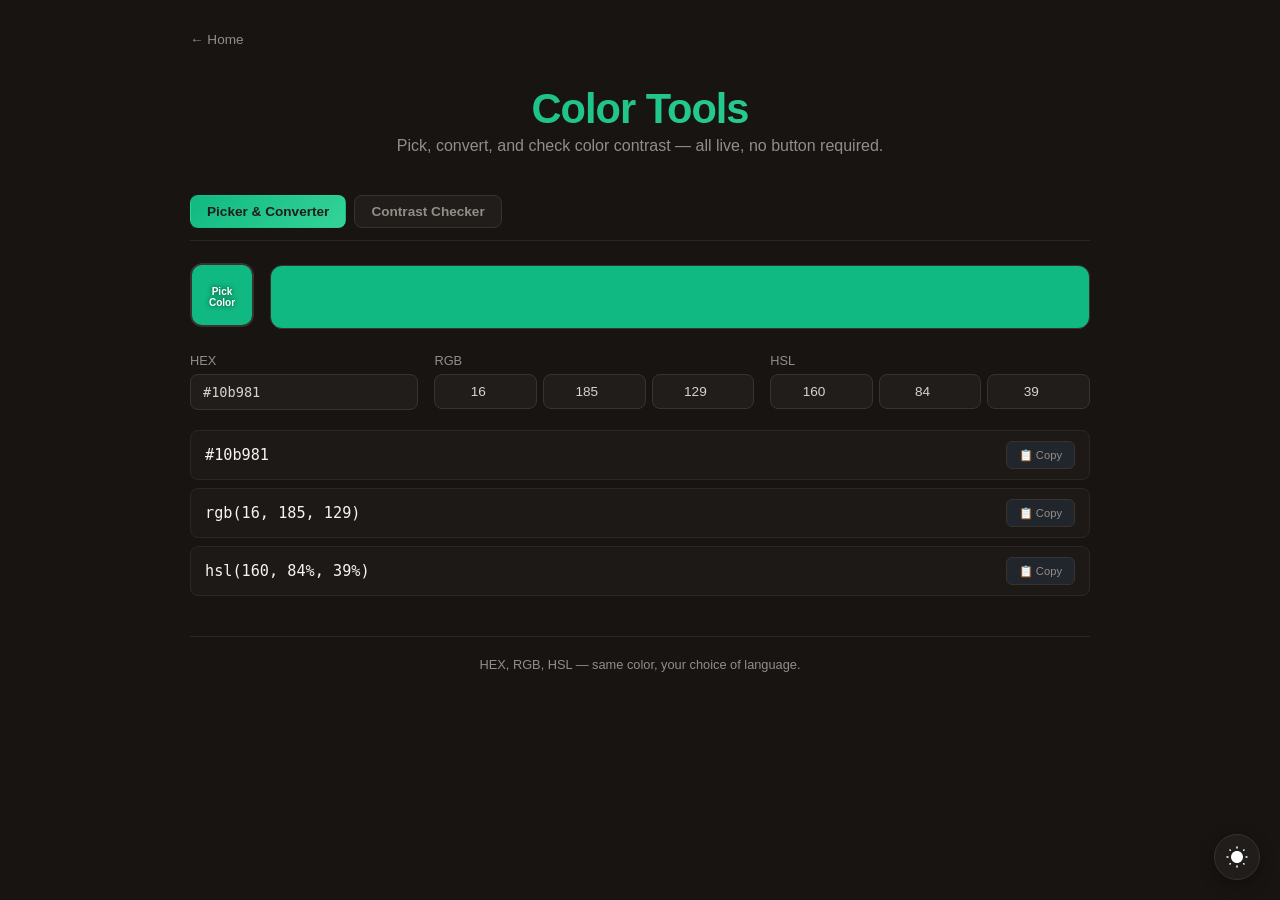
==== colors/index.html @ 34f98c82 "Dev tools, done simply." ====
<!DOCTYPE html>
<html lang="en">

<head>
    <script>(function () { try { if (localStorage.getItem('devtools-theme') === 'light') { document.documentElement.setAttribute('data-theme', 'light'); } } catch (e) { } })();</script>

    <meta charset="UTF-8" />
    <meta name="viewport" content="width=device-width, initial-scale=1.0" />
    <title>Color Tools — Dev Tools</title>
    <link rel="stylesheet" href="../style.css" />
    <link rel="stylesheet" href="color-tools.css" />
</head>

<body>
    <div class="container container-wide">

        <a class="back-link" href="../">← Home</a>

        <header class="header">
            <h1>Color Tools</h1>
            <p class="subtitle">Pick, convert, and check color contrast — all live, no button required.</p>
        </header>

        <div class="tabs" id="tabs">
            <button class="tab-btn active" data-tab="picker">Picker &amp; Converter</button>
            <button class="tab-btn" data-tab="contrast">Contrast Checker</button>
        </div>

        <!-- PICKER & CONVERTER -->
        <section class="tab-panel active" id="panel-picker">
            <div class="color-live-row">
                <div style="position: relative; display: inline-block;">
                    <input type="color" id="colorNative" class="color-native" value="#10b981"
                        >
                    <span class="color-picker-label">
                        Pick Color
                    </span>
                </div>
                <div class="color-preview-box" id="colorPreviewBox"></div>
            </div>

            <div class="color-fields-grid">
                <div class="color-field">
                    <label class="field-label" for="hexInput">HEX</label>
                    <input type="text" id="hexInput" class="io-input color-input-full" value="#10b981" maxlength="7" />
                </div>

                <div class="color-field">
                    <label class="field-label">RGB</label>
                    <div class="rgb-inputs">
                        <input type="number" id="rInput" class="io-input" min="0" max="255" value="16" />
                        <input type="number" id="gInput" class="io-input" min="0" max="255" value="185" />
                        <input type="number" id="bInput" class="io-input" min="0" max="255" value="129" />
                    </div>
                </div>

                <div class="color-field">
                    <label class="field-label">HSL</label>
                    <div class="rgb-inputs">
                        <input type="number" id="hInput" class="io-input" min="0" max="360" value="160" />
                        <input type="number" id="sInput" class="io-input" min="0" max="100" value="84" />
                        <input type="number" id="lInput" class="io-input" min="0" max="100" value="39" />
                    </div>
                </div>
            </div>

            <div class="color-strings">
                <div class="color-string-row">
                    <code id="hexString">#10b981</code>
                    <button class="btn-copy color-copy-btn" data-copy-code="hexString">📋 Copy</button>
                </div>
                <div class="color-string-row">
                    <code id="rgbString">rgb(16, 185, 129)</code>
                    <button class="btn-copy color-copy-btn" data-copy-code="rgbString">📋 Copy</button>
                </div>
                <div class="color-string-row">
                    <code id="hslString">hsl(160, 84%, 39%)</code>
                    <button class="btn-copy color-copy-btn" data-copy-code="hslString">📋 Copy</button>
                </div>
            </div>
        </section>

        <!-- CONTRAST CHECKER -->
        <section class="tab-panel" id="panel-contrast">
            <div class="contrast-grid">
                <div class="contrast-col">
                    <label class="field-label">Foreground (text)</label>
                    <div class="color-live-row-sm">
                        <input type="color" id="fgNative" value="#f5f4f2" />
                        <input type="text" id="fgHex" class="io-input color-input-full" value="#f5f4f2" maxlength="7" />
                    </div>
                </div>

                <div class="contrast-col">
                    <label class="field-label">Background</label>
                    <div class="color-live-row-sm">
                        <input type="color" id="bgNative" value="#171412" />
                        <input type="text" id="bgHex" class="io-input color-input-full" value="#171412" maxlength="7" />
                    </div>
                </div>
            </div>

            <div class="contrast-preview" id="contrastPreview">
                <span id="contrastSampleText">The quick brown fox jumps over the lazy dog — 0123456789</span>
            </div>

            <div class="contrast-result" id="contrastResult"></div>
        </section>

        <footer class="footer">
            <p>HEX, RGB, HSL — same color, your choice of language.</p>
        </footer>

    </div>

    <div id="toast" class="toast"></div>

    <script src="color-tools.js"></script>
</body>

<script src="../theme-toggle.js"></script>

</html>
---- style.css ----
/* =========================================================
   Dev Tools — shared stylesheet
   Used by: index.html, scripts.html, json-formatter.html, json-viewer.html
   ========================================================= */

:root {
    --bg: #171412;
    --bg-soft: #211d1a;
    --bg-inset: #1c1917;
    --border: #39332e;
    --border-soft: #2b2724;
    --text: #d6d3d1;
    --text-bright: #f5f4f2;
    --text-muted: #948d87;

    --blue: #10b981;
    --orange: #e8683a;
    --green: #34d399;
    --purple: #a78bfa;
    --red: #f87171;
}

:root[data-theme="light"] {
    --bg: #ffffff;
    --bg-soft: #ffffff;
    --bg-inset: #f7f5f1;
    --border: #e9e6e0;
    --border-soft: #f0ede8;
    --text: #44403c;
    --text-bright: #1c1917;
    --text-muted: #78716c;

    --blue: #047857;
    --orange: #c2410c;
    --green: #065f46;
    --purple: #9810fa;
    --red: #ef4444;
}

:root[data-theme="light"] .header h1 {
    background: linear-gradient(135deg, var(--blue), #065f46);
    -webkit-background-clip: text;
    background-clip: text;
}

:root[data-theme="light"] .toast {
    box-shadow: 0 8px 32px rgba(28, 25, 23, 0.15);
}

* {
    margin: 0;
    padding: 0;
    box-sizing: border-box;
}

body {
    font-family: -apple-system, BlinkMacSystemFont, 'Segoe UI', Roboto, Oxygen, Ubuntu, sans-serif;
    background: var(--bg);
    color: var(--text);
    min-height: 100vh;
    display: flex;
    justify-content: center;
    padding: 30px 20px;
}

.container {
    max-width: 80%;
    width: 100%;
}

a { color: inherit; text-decoration: none; }

/* ----- HEADER ----- */
.header {
    text-align: center;
    margin-bottom: 20px;
    padding: 20px 0;
    position: relative;
}

.header h1 {
    font-size: 2.6rem;
    font-weight: 800;
    background: linear-gradient(135deg, var(--blue), #34d399);
    -webkit-background-clip: text;
    -webkit-text-fill-color: transparent;
    background-clip: text;
    letter-spacing: -1px;
    margin-bottom: 4px;
}

.header .subtitle {
    color: var(--text-muted);
    font-size: 1rem;
}

.header .stats {
    margin-top: 14px;
    display: flex;
    justify-content: center;
    gap: 28px;
    flex-wrap: wrap;
}

.header .stats span { color: var(--text-muted); font-size: 0.85rem; }
.header .stats .num { color: var(--text-bright); font-weight: 600; }

.back-link {
    display: inline-flex;
    align-items: center;
    gap: 6px;
    color: var(--text-muted);
    font-size: 0.85rem;
    margin-bottom: 18px;
    transition: color 0.2s;
}

.back-link:hover { color: var(--blue); }

/* ----- BUTTONS ----- */
.btn {
    display: inline-flex;
    align-items: center;
    justify-content: center;
    gap: 6px;
    padding: 9px 18px;
    border-radius: 8px;
    font-size: 0.85rem;
    font-weight: 600;
    border: 1px solid var(--border);
    cursor: pointer;
    background: var(--bg-soft);
    color: var(--text);
    transition: background 0.2s, border-color 0.2s, transform 0.1s;
}

.btn:hover { border-color: var(--blue); background: #1c2330; }
.btn:active { transform: scale(0.97); }

.btn-primary {
    background: linear-gradient(135deg, var(--blue), #34d399);
    border-color: transparent;
    color: #fff;
}

.btn-primary:hover { filter: brightness(1.08); background: linear-gradient(135deg, var(--blue), #34d399); }

.btn-copy {
    display: inline-flex;
    align-items: center;
    gap: 4px;
    padding: 4px 12px;
    border-radius: 6px;
    font-size: 0.7rem;
    font-weight: 500;
    /* border: 1px solid var(--border); */
    cursor: pointer;
    transition: background 0.2s, border-color 0.2s, transform 0.1s;
    /* background: #21262d; */
    /* color: var(--text-muted); */
    white-space: nowrap;
    flex-shrink: 0;
    height: 28px;

    background: var(--border);
    border-color: transparent;
    color: var(--text);
}

.btn-copy:hover { background: var(--border); border-color: var(--blue); color: var(--text); }
.btn-copy:active { transform: scale(0.95); }
.btn-copy.copied { background: var(--green); border-color: var(--green); color: #fff; }
.btn-copy .icon { font-size: 0.85rem; line-height: 1; }

/* ----- SEARCH BAR ----- */
.search-container { margin-bottom: 28px; position: relative; }

.search-container input {
    width: 100%;
    padding: 12px 18px 12px 44px;
    background: var(--bg-soft);
    border: 1px solid var(--border);
    border-radius: 10px;
    color: var(--text);
    font-size: 0.95rem;
    transition: border-color 0.2s, box-shadow 0.2s;
    outline: none;
}

.search-container input:focus {
    border-color: var(--blue);
    box-shadow: 0 0 0 3px rgba(88, 166, 255, 0.12);
}

.search-container input::placeholder { color: var(--text-muted); }

.search-icon {
    position: absolute;
    left: 14px;
    top: 50%;
    transform: translateY(-50%);
    color: var(--text-muted);
    font-size: 1.1rem;
}

.search-clear {
    position: absolute;
    right: 14px;
    top: 50%;
    transform: translateY(-50%);
    color: var(--text-muted);
    cursor: pointer;
    display: none;
    font-size: 1.1rem;
    background: none;
    border: none;
    padding: 4px;
}

.search-clear.visible { display: block; }
.search-clear:hover { color: var(--text); }

/* ----- GRID + CARD (tool list & home options) ----- */
.tool-grid {
    display: grid;
    grid-template-columns: repeat(2, minmax(0, 1fr));
    gap: 12px;
}

.tool-card {
    background: var(--bg-soft);
    border: 1px solid var(--border);
    border-radius: 10px;
    padding: 16px 20px;
    transition: border-color 0.2s, box-shadow 0.2s;
    display: flex;
    flex-direction: column;
    gap: 10px;
}

.tool-card:hover { border-color: var(--blue); box-shadow: 0 0 0 3px rgba(88, 166, 255, 0.08); }
.tool-card.hidden { display: none; }

.tool-header { display: flex; align-items: center; justify-content: space-between; gap: 12px; }
.tool-info { flex: 1; min-width: 0; }

.tool-name {
    font-size: 0.95rem;
    font-weight: 600;
    color: var(--text-bright);
    display: flex;
    align-items: center;
    gap: 6px;
    flex-wrap: wrap;
}

.badge {
    font-size: 0.5rem;
    font-weight: 600;
    background: var(--green);
    color: #fff;
    padding: 2px 8px;
    border-radius: 20px;
    letter-spacing: 0.3px;
    flex-shrink: 0;
}

.badge.bash { background: #1f6feb; }
.badge.python { background: var(--purple); }
.badge.js { background: var(--orange); }
.badge.keep { background: var(--red); }
.badge.download-only { background: var(--text-muted); }
 
.tool-desc { font-size: 0.8rem; color: var(--text-muted); margin-top: 2px; line-height: 1.4; }

.tool-url {
    background: var(--bg-inset);
    border-radius: 6px;
    padding: 6px 12px;
    border: 1px solid var(--border-soft);
    font-family: 'JetBrains Mono', 'Fira Code', 'Cascadia Code', monospace;
    font-size: 0.7rem;
    color: var(--text-bright);
    display: flex;
    align-items: center;
    gap: 6px;
    overflow: hidden;
    min-height: 30px;
}

.tool-url .wget-prefix { color: var(--text-muted); font-weight: 400; flex-shrink: 0; }
.tool-url .url-text { flex: 1; overflow: hidden; text-overflow: ellipsis; white-space: nowrap; color: var(--blue); }

/* ----- HOME OPTION CARDS ----- */
.option-grid {
    display: grid;
    grid-template-columns: repeat(2, 1fr);
    gap: 16px;
}

.option-card {
    background: var(--bg-soft);
    border: 1px solid var(--border);
    border-radius: 12px;
    padding: 24px;
    display: flex;
    gap: 16px;
    align-items: flex-start;
    transition: border-color 0.2s, box-shadow 0.2s, transform 0.1s;
}

.option-card:hover {
    border-color: var(--blue);
    box-shadow: 0 0 0 3px rgba(88, 166, 255, 0.08);
    transform: translateY(-2px);
}

.option-icon {
    font-size: 1.8rem;
    width: 48px;
    height: 48px;
    display: flex;
    align-items: center;
    justify-content: center;
    background: var(--bg-inset);
    border: 1px solid var(--border-soft);
    border-radius: 10px;
    flex-shrink: 0;
}

.option-body { flex: 1; min-width: 0; }

.option-title {
    font-size: 1.05rem;
    font-weight: 700;
    color: var(--text-bright);
    display: flex;
    align-items: center;
    gap: 8px;
    margin-bottom: 4px;
}

.option-desc { font-size: 0.85rem; color: var(--text-muted); line-height: 1.5; }

.option-arrow { color: var(--text-muted); font-size: 1.1rem; align-self: center; transition: transform 0.2s, color 0.2s; }
.option-card:hover .option-arrow { transform: translateX(3px); color: var(--blue); }

/* ----- TOAST ----- */
.toast {
    position: fixed;
    bottom: 30px;
    left: 50%;
    transform: translateX(-50%) translateY(100px);
    background: #21262d;
    border: 1px solid var(--border);
    color: var(--text);
    padding: 10px 24px;
    border-radius: 8px;
    font-size: 0.85rem;
    box-shadow: 0 8px 32px rgba(0, 0, 0, 0.7);
    opacity: 0;
    transition: transform 0.35s ease, opacity 0.35s ease;
    pointer-events: none;
    z-index: 999;
    max-width: 90%;
    text-align: center;
}

.toast.show { transform: translateX(-50%) translateY(0); opacity: 1; }

/* ----- NO RESULTS ----- */
.no-results { text-align: center; padding: 60px 20px; color: var(--text-muted); display: none; grid-column: 1 / -1; }
.no-results.visible { display: block; }
.no-results .icon { font-size: 2.5rem; margin-bottom: 12px; }
.no-results p { font-size: 1rem; }

/* ----- FOOTER ----- */
.footer {
    text-align: center;
    margin-top: 40px;
    padding-top: 20px;
    border-top: 1px solid var(--border-soft);
    color: var(--text-muted);
    font-size: 0.8rem;
}

.footer a { color: var(--blue); }
.footer a:hover { text-decoration: underline; }

/* ----- RESPONSIVE ----- */
@media (max-width: 768px) {
    .tool-grid, .option-grid { grid-template-columns: 1fr; }
    .header h1 { font-size: 2.1rem; }
}

@media (max-width: 600px) {
    body { padding: 20px 12px; }
    .header h1 { font-size: 1.8rem; }
    .header .stats { gap: 12px; font-size: 0.75rem; flex-wrap: wrap; }
    .tool-card { padding: 14px 16px; }
    .tool-url { flex-direction: column; align-items: stretch; gap: 2px; white-space: normal; }
    .tool-url .url-text { white-space: normal; word-break: break-all; }
    .tool-name { font-size: 0.85rem; }
    .btn-copy { font-size: 0.65rem; padding: 3px 10px; height: 24px; }
    .search-container input { padding: 10px 14px 10px 38px; font-size: 0.85rem; }
    .option-card { padding: 18px; }
}

@media (max-width: 400px) {
    .header h1 { font-size: 1.5rem; }
    .tool-card { padding: 12px 14px; }
}
---- colors/color-tools.css ----
.container-wide {
    max-width: 900px;
}

/* ----- TABS ----- */
.tabs {
    display: flex;
    gap: 8px;
    flex-wrap: wrap;
    margin-bottom: 22px;
    border-bottom: 1px solid var(--border-soft);
    padding-bottom: 12px;
}

.tab-btn {
    background: var(--bg-soft);
    border: 1px solid var(--border);
    color: var(--text-muted);
    padding: 8px 16px;
    border-radius: 8px;
    font-size: 0.85rem;
    font-weight: 600;
    cursor: pointer;
    transition: border-color 0.2s, color 0.2s, background 0.2s;
}

.tab-btn:hover {
    border-color: var(--blue);
    color: var(--text);
}

.tab-btn.active {
    background: linear-gradient(135deg, var(--blue), #34d399);
    border-color: transparent;
    color: var(--bg-soft);
}

.tab-panel {
    display: none;
}

.tab-panel.active {
    display: block;
}

/* ----- SHARED FIELD STYLES ----- */
.field-label {
    font-size: 0.8rem;
    color: var(--text-muted);
    margin-bottom: 6px;
    display: block;
}

.io-input {
    background: var(--bg-soft);
    border: 1px solid var(--border);
    border-radius: 8px;
    color: var(--text);
    font-size: 0.85rem;
    padding: 9px 12px;
    outline: none;
}

.io-input:focus {
    border-color: var(--blue);
    box-shadow: 0 0 0 3px rgba(16, 185, 129, 0.15);
}

.color-input-full {
    width: 100%;
    font-family: 'JetBrains Mono', 'Fira Code', 'Cascadia Code', monospace;
}

/* ----- PICKER & CONVERTER ----- */
.color-live-row {
    display: flex;
    align-items: center;
    gap: 16px;
    margin-bottom: 22px;
}

.color-native {
    width: 64px;
    height: 64px;
    border: none;
    border-radius: 12px;
    cursor: pointer;
    background: none;
    padding: 0;
}

.color-native::-webkit-color-swatch-wrapper {
    padding: 0;
    border-radius: 12px;
}

.color-native::-webkit-color-swatch {
    border: 2px solid var(--border);
    border-radius: 12px;
}

.color-preview-box {
    flex: 1;
    height: 64px;
    border-radius: 12px;
    border: 1px solid var(--border);
    transition: background 0.1s;
}

.color-fields-grid {
    display: grid;
    grid-template-columns: 1fr 1.4fr 1.4fr;
    gap: 16px;
    margin-bottom: 20px;
}

.rgb-inputs {
    display: flex;
    gap: 6px;
}

.rgb-inputs .io-input {
    width: 100%;
    min-width: 0;
    text-align: center;
}

.color-strings {
    display: flex;
    flex-direction: column;
    gap: 8px;
}

.color-string-row {
    display: flex;
    align-items: center;
    justify-content: space-between;
    background: var(--bg-inset);
    border: 1px solid var(--border-soft);
    border-radius: 8px;
    padding: 10px 14px;
}

.color-string-row code {
    font-family: 'JetBrains Mono', 'Fira Code', 'Cascadia Code', monospace;
    font-size: 0.95rem;
    color: var(--text-bright);
}

.btn-copy {
    display: inline-flex;
    align-items: center;
    gap: 4px;
    padding: 4px 12px;
    border-radius: 6px;
    font-size: 0.7rem;
    font-weight: 500;
    border: 1px solid var(--border);
    cursor: pointer;
    transition: background 0.2s, border-color 0.2s, transform 0.1s;
    background: #21262d;
    color: var(--text-muted);
    white-space: nowrap;
    flex-shrink: 0;
}

.btn-copy:hover {
    background: var(--border);
    border-color: var(--blue);
    color: var(--text);
}

.btn-copy:active {
    transform: scale(0.95);
}

.btn-copy.copied {
    background: var(--blue);
    border-color: var(--blue);
    color: #06281c;
}

/* ----- CONTRAST CHECKER ----- */
.contrast-grid {
    display: grid;
    grid-template-columns: 1fr 1fr;
    gap: 20px;
    margin-bottom: 20px;
}

.color-live-row-sm {
    display: flex;
    align-items: center;
    gap: 10px;
}

.color-live-row-sm input[type="color"] {
    width: 44px;
    height: 44px;
    border: none;
    border-radius: 8px;
    cursor: pointer;
    background: none;
    padding: 0;
    flex-shrink: 0;
}

.color-live-row-sm input[type="color"]::-webkit-color-swatch-wrapper {
    padding: 0;
    border-radius: 8px;
}

.color-live-row-sm input[type="color"]::-webkit-color-swatch {
    border: 2px solid var(--border);
    border-radius: 8px;
}

.contrast-preview {
    border-radius: 12px;
    border: 1px solid var(--border);
    padding: 40px 24px;
    text-align: center;
    margin-bottom: 20px;
    transition: background 0.1s, color 0.1s;
}

.contrast-preview span {
    font-size: 1.4rem;
    font-weight: 600;
}

.contrast-result {
    display: grid;
    grid-template-columns: 1fr 1fr;
    gap: 16px;
}

.contrast-ratio-card {
    grid-column: 1 / -1;
    background: var(--bg-soft);
    border: 1px solid var(--border);
    border-radius: 10px;
    padding: 16px;
    text-align: center;
    margin-bottom: 4px;
}

.contrast-ratio-card .ratio-value {
    font-size: 2rem;
    font-weight: 700;
    color: var(--text-bright);
    font-family: 'JetBrains Mono', 'Fira Code', 'Cascadia Code', monospace;
}

.contrast-ratio-card .ratio-label {
    color: var(--text-muted);
    font-size: 0.8rem;
    margin-top: 4px;
}

.contrast-badge-group {
    background: var(--bg-inset);
    border: 1px solid var(--border-soft);
    border-radius: 10px;
    padding: 14px 16px;
}

.contrast-badge-group h4 {
    font-size: 0.78rem;
    color: var(--text-muted);
    text-transform: uppercase;
    letter-spacing: 0.05em;
    margin-bottom: 10px;
    font-weight: 700;
}

.contrast-badge-row {
    display: flex;
    align-items: center;
    justify-content: space-between;
    padding: 6px 0;
    font-size: 0.85rem;
    color: var(--text);
}

.contrast-badge {
    font-size: 0.72rem;
    font-weight: 700;
    padding: 3px 10px;
    border-radius: 20px;
}

.contrast-badge.pass {
    background: rgba(16, 185, 129, 0.18);
    color: #34d399;
}

.contrast-badge.fail {
    background: rgba(248, 113, 113, 0.18);
    color: #f87171;
}

.color-picker-label {
    position: absolute;
    top: 50%;
    left: 50%;
    transform: translate(-50%, -50%);
    pointer-events: none;
    color: white;
    font-weight: bold;
    text-shadow: 0 0 5px rgba(0, 0, 0, 0.7);
    font-size: 10px;
    text-align: center;
}

@media (max-width: 700px) {
    .color-fields-grid {
        grid-template-columns: 1fr;
    }

    .contrast-grid {
        grid-template-columns: 1fr;
    }
}
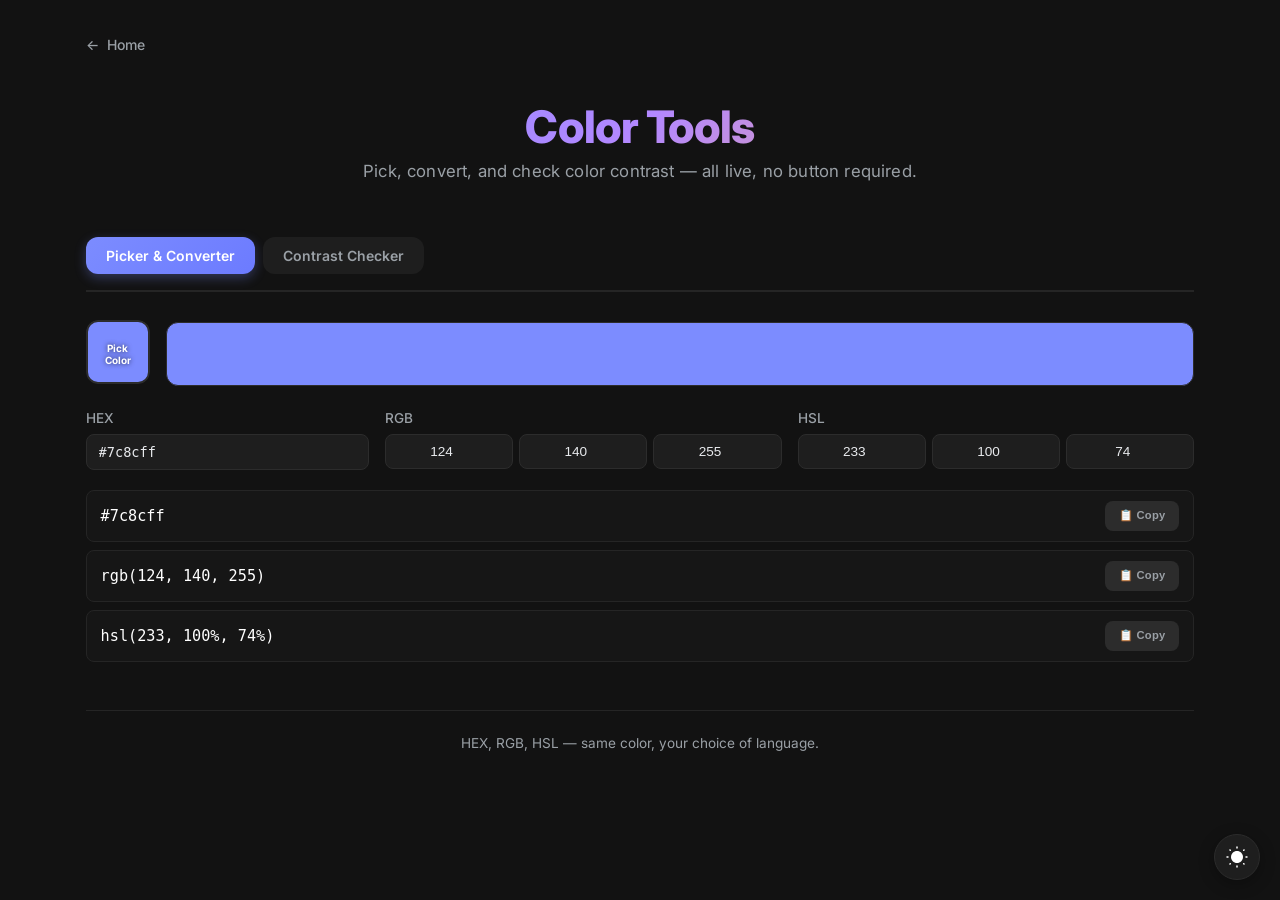
==== commit e9907a37: "New theme implemented" ====
--- a/colors/index.html
+++ b/colors/index.html
@@ -14,7 +14,7 @@
 <body>
     <div class="container container-wide">
 
-        <a class="back-link" href="../">← Home</a>
+        <a class="back-link" href="../">Home</a>
 
         <header class="header">
             <h1>Color Tools</h1>
@@ -30,7 +30,7 @@
         <section class="tab-panel active" id="panel-picker">
             <div class="color-live-row">
                 <div style="position: relative; display: inline-block;">
-                    <input type="color" id="colorNative" class="color-native" value="#10b981"
+                    <input type="color" id="colorNative" class="color-native" value="#7c8cff"
                         >
                     <span class="color-picker-label">
                         Pick Color
@@ -42,7 +42,7 @@
             <div class="color-fields-grid">
                 <div class="color-field">
                     <label class="field-label" for="hexInput">HEX</label>
-                    <input type="text" id="hexInput" class="io-input color-input-full" value="#10b981" maxlength="7" />
+                    <input type="text" id="hexInput" class="io-input color-input-full" value="#7c8cff" maxlength="7" />
                 </div>
 
                 <div class="color-field">
@@ -66,7 +66,7 @@
 
             <div class="color-strings">
                 <div class="color-string-row">
-                    <code id="hexString">#10b981</code>
+                    <code id="hexString">#7c8cff</code>
                     <button class="btn-copy color-copy-btn" data-copy-code="hexString">📋 Copy</button>
                 </div>
                 <div class="color-string-row">
--- a/style.css
+++ b/style.css
@@ -3,50 +3,164 @@
    Used by: index.html, scripts.html, json-formatter.html, json-viewer.html
    ========================================================= */
 
+/* ----- IMPORTS ----- */
+@import url('https://fonts.googleapis.com/css2?family=Inter:wght@300;400;500;600;700;800&display=swap');
+
 :root {
-    --bg: #171412;
-    --bg-soft: #211d1a;
-    --bg-inset: #1c1917;
-    --border: #39332e;
-    --border-soft: #2b2724;
-    --text: #d6d3d1;
-    --text-bright: #f5f4f2;
-    --text-muted: #948d87;
-
-    --blue: #10b981;
-    --orange: #e8683a;
-    --green: #34d399;
-    --purple: #a78bfa;
-    --red: #f87171;
+    /* Dark Theme - Material Dark with Warm Tones */
+    --bg: #121212;
+    --bg-soft: #1e1e1e;
+    --bg-inset: #161616;
+    --bg-hover: #2a2a2a;
+    --border: #2c2c2c;
+    --border-soft: #252525;
+    --border-light: #3a3a3a;
+    --surface: #1a1a1a;
+    --surface-elevated: #262626;
+    
+    /* Dark Theme - Text Colors */
+    --text: #e8eaed;
+    --text-bright: #ffffff;
+    --text-muted: #9aa0a6;
+    --text-inverse: #121212;
+    
+    /* Dark Theme - Material Accent Colors */
+    --color-accent: #7c8cff;
+    --color-accent-hover: #8f9eff;
+    --color-secondary: #6c7bff;
+    --purple: #b388ff;
+    --purple-hover: #c6a0ff;
+    --orange: #ffab6b;
+    --orange-hover: #ffbc84;
+    --red: #ff6b6b;
+    --red-hover: #ff8484;
+    --blue: #7c8cff;
+    --blue-hover: #8f9eff;
+    --green: #69db7c;
+    --green-hover: #7fe392;
+    --teal: #66d9d9;
+    --teal-hover: #80e0e0;
+    --gold: #ffd43b;
+    --gold-hover: #ffda5e;
+    --pink: #ff6b9d;
+    --pink-hover: #ff84ad;
+    
+    /* Dark Theme - Card & Components */
+    --card-bg: #1e1e1e;
+    --card-border: #2c2c2c;
+    --card-shadow: 0 8px 32px rgba(0, 0, 0, 0.4);
+    --card-hover-shadow: 0 12px 48px rgba(124, 140, 255, 0.08);
+    
+    --input-bg: #161616;
+    --input-border: #2c2c2c;
+    --input-focus: #7c8cff;
+    --input-shadow: rgba(124, 140, 255, 0.15);
+    
+    --toast-bg: #262626;
+    --toast-border: #333333;
+    --toast-shadow: 0 12px 48px rgba(0, 0, 0, 0.8);
+    
+    /* Dark Theme - Gradients */
+    --gradient-primary: linear-gradient(135deg, #7c8cff, #6c7bff);
+    --gradient-accent: linear-gradient(135deg, #7c8cff, #b388ff);
+    --gradient-text: linear-gradient(135deg, #7c8cff, #b388ff, #ffab6b);
+    --gradient-success: linear-gradient(135deg, #69db7c, #66d9d9);
+    --gradient-warm: linear-gradient(135deg, #ffab6b, #ff6b6b);
+    --gradient-cool: linear-gradient(135deg, #7c8cff, #66d9d9);
+    
+    /* Font Settings */
+    --font-family: 'Inter', -apple-system, BlinkMacSystemFont, 'Segoe UI', Roboto, sans-serif;
+    --font-weight-light: 300;
+    --font-weight-regular: 400;
+    --font-weight-medium: 500;
+    --font-weight-semibold: 600;
+    --font-weight-bold: 700;
+    --font-weight-extrabold: 800;
 }
 
 :root[data-theme="light"] {
-    --bg: #ffffff;
+    /* Light Theme - Material Light with Warm Tones */
+    --bg: #f5f5f5;
     --bg-soft: #ffffff;
-    --bg-inset: #f7f5f1;
-    --border: #e9e6e0;
-    --border-soft: #f0ede8;
-    --text: #44403c;
-    --text-bright: #1c1917;
-    --text-muted: #78716c;
-
-    --blue: #047857;
-    --orange: #c2410c;
-    --green: #065f46;
-    --purple: #9810fa;
-    --red: #ef4444;
-}
-
+    --bg-inset: #f0f0f0;
+    --bg-hover: #e8e8e8;
+    --border: #e0e0e0;
+    --border-soft: #e8e8e8;
+    --border-light: #d0d0d0;
+    --surface: #ffffff;
+    --surface-elevated: #f8f8f8;
+    
+    /* Light Theme - Text Colors */
+    --text: #202124;
+    --text-bright: #000000;
+    --text-muted: #5f6368;
+    --text-inverse: #ffffff;
+    
+    /* Light Theme - Material Accent Colors */
+    --color-accent: #5b6bff;
+    --color-accent-hover: #4a5aff;
+    --color-secondary: #4a5aff;
+    --purple: #8a5cff;
+    --purple-hover: #7a4cff;
+    --orange: #ff8c3a;
+    --orange-hover: #ff7a1a;
+    --red: #e84a4a;
+    --red-hover: #d63a3a;
+    --blue: #5b6bff;
+    --blue-hover: #4a5aff;
+    --green: #2ea854;
+    --green-hover: #259644;
+    --teal: #26a8a8;
+    --teal-hover: #1e9696;
+    --gold: #e8b82a;
+    --gold-hover: #d4a41a;
+    --pink: #e84a7a;
+    --pink-hover: #d63a6a;
+    
+    /* Light Theme - Card & Components */
+    --card-bg: #ffffff;
+    --card-border: #e0e0e0;
+    --card-shadow: 0 4px 24px rgba(0, 0, 0, 0.04);
+    --card-hover-shadow: 0 8px 40px rgba(91, 107, 255, 0.08);
+    
+    --input-bg: #ffffff;
+    --input-border: #e0e0e0;
+    --input-focus: #5b6bff;
+    --input-shadow: rgba(91, 107, 255, 0.1);
+    
+    --toast-bg: #202124;
+    --toast-border: #333333;
+    --toast-shadow: 0 8px 32px rgba(0, 0, 0, 0.12);
+    
+    /* Light Theme - Gradients */
+    --gradient-primary: linear-gradient(135deg, #5b6bff, #4a5aff);
+    --gradient-accent: linear-gradient(135deg, #5b6bff, #8a5cff);
+    --gradient-text: linear-gradient(135deg, #5b6bff, #8a5cff, #ff8c3a);
+    --gradient-success: linear-gradient(135deg, #2ea854, #26a8a8);
+    --gradient-warm: linear-gradient(135deg, #ff8c3a, #e84a4a);
+    --gradient-cool: linear-gradient(135deg, #5b6bff, #26a8a8);
+}
+
+/* Theme overrides */
 :root[data-theme="light"] .header h1 {
-    background: linear-gradient(135deg, var(--blue), #065f46);
+    background: var(--gradient-text);
     -webkit-background-clip: text;
     background-clip: text;
 }
 
 :root[data-theme="light"] .toast {
-    box-shadow: 0 8px 32px rgba(28, 25, 23, 0.15);
-}
-
+    box-shadow: var(--toast-shadow);
+}
+
+:root[data-theme="light"] .tool-card:hover {
+    box-shadow: var(--card-hover-shadow);
+}
+
+:root[data-theme="light"] .option-card:hover {
+    box-shadow: var(--card-hover-shadow);
+}
+
+/* ----- RESET & BASE ----- */
 * {
     margin: 0;
     padding: 0;
@@ -54,13 +168,17 @@
 }
 
 body {
-    font-family: -apple-system, BlinkMacSystemFont, 'Segoe UI', Roboto, Oxygen, Ubuntu, sans-serif;
+    font-family: var(--font-family);
     background: var(--bg);
     color: var(--text);
     min-height: 100vh;
     display: flex;
     justify-content: center;
-    padding: 30px 20px;
+    padding: 32px 24px;
+    transition: background 0.4s cubic-bezier(0.4, 0, 0.2, 1), 
+                color 0.4s cubic-bezier(0.4, 0, 0.2, 1);
+    -webkit-font-smoothing: antialiased;
+    -moz-osx-font-smoothing: grayscale;
 }
 
 .container {
@@ -68,144 +186,265 @@
     width: 100%;
 }
 
-a { color: inherit; text-decoration: none; }
+a { 
+    color: inherit; 
+    text-decoration: none; 
+}
+
+/* ----- SCROLLBAR ----- */
+::-webkit-scrollbar {
+    width: 8px;
+    height: 8px;
+}
+
+::-webkit-scrollbar-track {
+    background: var(--bg-inset);
+    border-radius: 4px;
+}
+
+::-webkit-scrollbar-thumb {
+    background: var(--border);
+    border-radius: 4px;
+    transition: background 0.3s;
+}
+
+::-webkit-scrollbar-thumb:hover {
+    background: var(--border-light);
+}
 
 /* ----- HEADER ----- */
 .header {
     text-align: center;
-    margin-bottom: 20px;
-    padding: 20px 0;
+    margin-bottom: 32px;
+    padding: 24px 0;
     position: relative;
 }
 
 .header h1 {
-    font-size: 2.6rem;
-    font-weight: 800;
-    background: linear-gradient(135deg, var(--blue), #34d399);
+    font-size: 2.8rem;
+    font-weight: var(--font-weight-extrabold);
+    background: var(--gradient-text);
     -webkit-background-clip: text;
     -webkit-text-fill-color: transparent;
     background-clip: text;
-    letter-spacing: -1px;
-    margin-bottom: 4px;
+    letter-spacing: -0.02em;
+    margin-bottom: 6px;
+    line-height: 1.2;
 }
 
 .header .subtitle {
     color: var(--text-muted);
-    font-size: 1rem;
+    font-size: 1.05rem;
+    font-weight: var(--font-weight-regular);
+    letter-spacing: 0.01em;
 }
 
 .header .stats {
-    margin-top: 14px;
+    margin-top: 16px;
     display: flex;
     justify-content: center;
-    gap: 28px;
+    gap: 32px;
     flex-wrap: wrap;
 }
 
-.header .stats span { color: var(--text-muted); font-size: 0.85rem; }
-.header .stats .num { color: var(--text-bright); font-weight: 600; }
+.header .stats span { 
+    color: var(--text-muted); 
+    font-size: 0.85rem; 
+    font-weight: var(--font-weight-medium);
+}
+
+.header .stats .num { 
+    color: var(--text-bright); 
+    font-weight: var(--font-weight-semibold); 
+    background: var(--bg-inset);
+    padding: 3px 14px;
+    border-radius: 20px;
+    border: 1px solid var(--border-soft);
+}
+
+.container-wide { max-width: 90%; }
+
+/* ----- SHARED FIELD STYLES ----- */
+.field-label {
+    font-size: 0.85rem;
+    font-weight: var(--font-weight-medium);
+    color: var(--text-muted);
+    margin-bottom: 8px;
+    display: block;
+    letter-spacing: 0.01em;
+}
 
 .back-link {
     display: inline-flex;
     align-items: center;
-    gap: 6px;
-    color: var(--text-muted);
-    font-size: 0.85rem;
-    margin-bottom: 18px;
-    transition: color 0.2s;
-}
-
-.back-link:hover { color: var(--blue); }
+    gap: 8px;
+    color: var(--text-muted);
+    font-size: 0.875rem;
+    font-weight: var(--font-weight-medium);
+    margin-bottom: 20px;
+    transition: all 0.3s cubic-bezier(0.4, 0, 0.2, 1);
+    padding: 4px 0;
+}
+
+.back-link:hover { 
+    color: var(--color-accent);
+    transform: translateX(-4px);
+}
+
+.back-link::before {
+    content: '←';
+    transition: transform 0.3s cubic-bezier(0.4, 0, 0.2, 1);
+    display: inline-block;
+}
+
+.back-link:hover::before {
+    transform: translateX(-4px);
+}
 
 /* ----- BUTTONS ----- */
 .btn {
     display: inline-flex;
     align-items: center;
     justify-content: center;
-    gap: 6px;
-    padding: 9px 18px;
-    border-radius: 8px;
-    font-size: 0.85rem;
-    font-weight: 600;
-    border: 1px solid var(--border);
+    gap: 8px;
+    padding: 10px 22px;
+    border-radius: 12px;
+    font-size: 0.875rem;
+    font-weight: var(--font-weight-semibold);
+    border: none;
     cursor: pointer;
     background: var(--bg-soft);
     color: var(--text);
-    transition: background 0.2s, border-color 0.2s, transform 0.1s;
-}
-
-.btn:hover { border-color: var(--blue); background: #1c2330; }
-.btn:active { transform: scale(0.97); }
+    transition: all 0.3s cubic-bezier(0.4, 0, 0.2, 1);
+    box-shadow: 0 1px 3px rgba(0, 0, 0, 0.06);
+    position: relative;
+    overflow: hidden;
+}
+
+.btn::after {
+    content: '';
+    position: absolute;
+    inset: 0;
+    background: currentColor;
+    opacity: 0;
+    transition: opacity 0.3s;
+}
+
+.btn:hover::after {
+    opacity: 0.04;
+}
+
+.btn:hover { 
+    transform: translateY(-2px);
+    box-shadow: 0 4px 12px rgba(0, 0, 0, 0.1);
+}
+
+.btn:active { 
+    transform: scale(0.97);
+}
 
 .btn-primary {
-    background: linear-gradient(135deg, var(--blue), #34d399);
+    background: var(--gradient-primary);
     border-color: transparent;
     color: #fff;
-}
-
-.btn-primary:hover { filter: brightness(1.08); background: linear-gradient(135deg, var(--blue), #34d399); }
+    font-weight: var(--font-weight-semibold);
+    box-shadow: 0 2px 8px rgba(124, 140, 255, 0.3);
+}
+
+.btn-primary:hover { 
+    transform: translateY(-2px);
+    box-shadow: 0 6px 20px rgba(124, 140, 255, 0.4);
+}
+
+.btn-primary:active {
+    transform: scale(0.97);
+}
 
 .btn-copy {
     display: inline-flex;
     align-items: center;
-    gap: 4px;
-    padding: 4px 12px;
-    border-radius: 6px;
+    gap: 6px;
+    padding: 6px 14px;
+    border-radius: 8px;
     font-size: 0.7rem;
-    font-weight: 500;
-    /* border: 1px solid var(--border); */
+    font-weight: var(--font-weight-semibold);
     cursor: pointer;
-    transition: background 0.2s, border-color 0.2s, transform 0.1s;
-    /* background: #21262d; */
-    /* color: var(--text-muted); */
+    transition: all 0.3s cubic-bezier(0.4, 0, 0.2, 1);
     white-space: nowrap;
     flex-shrink: 0;
-    height: 28px;
-
+    height: 30px;
     background: var(--border);
-    border-color: transparent;
-    color: var(--text);
-}
-
-.btn-copy:hover { background: var(--border); border-color: var(--blue); color: var(--text); }
-.btn-copy:active { transform: scale(0.95); }
-.btn-copy.copied { background: var(--green); border-color: var(--green); color: #fff; }
-.btn-copy .icon { font-size: 0.85rem; line-height: 1; }
+    border: none;
+    color: var(--text-muted);
+    letter-spacing: 0.02em;
+}
+
+.btn-copy:hover { 
+    background: var(--color-accent); 
+    color: #fff;
+    transform: translateY(-1px);
+    box-shadow: 0 4px 12px rgba(124, 140, 255, 0.3);
+}
+
+.btn-copy:active { 
+    transform: scale(0.95);
+}
+
+.btn-copy.copied { 
+    background: var(--green); 
+    color: #fff;
+    box-shadow: 0 4px 12px rgba(105, 219, 124, 0.3);
+}
+
+.btn-copy .icon { 
+    font-size: 0.9rem; 
+    line-height: 1; 
+}
 
 /* ----- SEARCH BAR ----- */
-.search-container { margin-bottom: 28px; position: relative; }
+.search-container { 
+    margin-bottom: 32px; 
+    position: relative; 
+}
 
 .search-container input {
     width: 100%;
-    padding: 12px 18px 12px 44px;
-    background: var(--bg-soft);
-    border: 1px solid var(--border);
-    border-radius: 10px;
+    padding: 14px 20px 14px 52px;
+    background: var(--input-bg);
+    border: 2px solid var(--input-border);
+    border-radius: 16px;
     color: var(--text);
-    font-size: 0.95rem;
-    transition: border-color 0.2s, box-shadow 0.2s;
+    font-size: 1rem;
+    font-family: var(--font-family);
+    font-weight: var(--font-weight-medium);
+    transition: all 0.3s cubic-bezier(0.4, 0, 0.2, 1);
     outline: none;
 }
 
 .search-container input:focus {
-    border-color: var(--blue);
-    box-shadow: 0 0 0 3px rgba(88, 166, 255, 0.12);
-}
-
-.search-container input::placeholder { color: var(--text-muted); }
+    border-color: var(--input-focus);
+    box-shadow: 0 0 0 4px var(--input-shadow);
+    transform: translateY(-1px);
+}
+
+.search-container input::placeholder { 
+    color: var(--text-muted);
+    font-weight: var(--font-weight-regular);
+}
 
 .search-icon {
     position: absolute;
-    left: 14px;
+    left: 18px;
     top: 50%;
     transform: translateY(-50%);
     color: var(--text-muted);
-    font-size: 1.1rem;
+    font-size: 1.2rem;
+    pointer-events: none;
 }
 
 .search-clear {
     position: absolute;
-    right: 14px;
+    right: 16px;
     top: 50%;
     transform: translateY(-50%);
     color: var(--text-muted);
@@ -215,81 +454,128 @@
     background: none;
     border: none;
     padding: 4px;
-}
-
-.search-clear.visible { display: block; }
-.search-clear:hover { color: var(--text); }
+    transition: all 0.3s;
+    border-radius: 50%;
+    width: 28px;
+    height: 28px;
+    display: none;
+    align-items: center;
+    justify-content: center;
+}
+
+.search-clear.visible { 
+    display: flex; 
+}
+
+.search-clear:hover { 
+    background: var(--bg-hover);
+    color: var(--text);
+}
 
 /* ----- GRID + CARD (tool list & home options) ----- */
 .tool-grid {
     display: grid;
     grid-template-columns: repeat(2, minmax(0, 1fr));
-    gap: 12px;
+    gap: 16px;
 }
 
 .tool-card {
-    background: var(--bg-soft);
-    border: 1px solid var(--border);
-    border-radius: 10px;
-    padding: 16px 20px;
-    transition: border-color 0.2s, box-shadow 0.2s;
+    background: var(--card-bg);
+    border: 1px solid var(--card-border);
+    border-radius: 16px;
+    padding: 20px 24px;
+    transition: all 0.3s cubic-bezier(0.4, 0, 0.2, 1);
     display: flex;
     flex-direction: column;
-    gap: 10px;
-}
-
-.tool-card:hover { border-color: var(--blue); box-shadow: 0 0 0 3px rgba(88, 166, 255, 0.08); }
+    gap: 12px;
+}
+
+.tool-card:hover { 
+    border-color: var(--color-accent); 
+    box-shadow: var(--card-hover-shadow);
+    transform: translateY(-4px);
+}
+
 .tool-card.hidden { display: none; }
 
-.tool-header { display: flex; align-items: center; justify-content: space-between; gap: 12px; }
-.tool-info { flex: 1; min-width: 0; }
+.tool-header { 
+    display: flex; 
+    align-items: center; 
+    justify-content: space-between; 
+    gap: 12px; 
+}
+
+.tool-info { 
+    flex: 1; 
+    min-width: 0; 
+}
 
 .tool-name {
-    font-size: 0.95rem;
-    font-weight: 600;
+    font-size: 1rem;
+    font-weight: var(--font-weight-semibold);
     color: var(--text-bright);
     display: flex;
     align-items: center;
-    gap: 6px;
+    gap: 8px;
     flex-wrap: wrap;
 }
 
 .badge {
-    font-size: 0.5rem;
-    font-weight: 600;
-    background: var(--green);
+    font-size: 0.55rem;
+    font-weight: var(--font-weight-bold);
+    background: var(--color-secondary);
     color: #fff;
-    padding: 2px 8px;
+    padding: 3px 12px;
     border-radius: 20px;
-    letter-spacing: 0.3px;
+    letter-spacing: 0.04em;
     flex-shrink: 0;
-}
-
-.badge.bash { background: #1f6feb; }
+    text-transform: uppercase;
+    box-shadow: 0 2px 4px rgba(0, 0, 0, 0.1);
+}
+
+.badge.bash { background: var(--blue); }
 .badge.python { background: var(--purple); }
 .badge.js { background: var(--orange); }
 .badge.keep { background: var(--red); }
 .badge.download-only { background: var(--text-muted); }
  
-.tool-desc { font-size: 0.8rem; color: var(--text-muted); margin-top: 2px; line-height: 1.4; }
+.tool-desc { 
+    font-size: 0.85rem; 
+    color: var(--text-muted); 
+    margin-top: 2px; 
+    line-height: 1.6; 
+    font-weight: var(--font-weight-regular);
+}
 
 .tool-url {
     background: var(--bg-inset);
-    border-radius: 6px;
-    padding: 6px 12px;
+    border-radius: 12px;
+    padding: 8px 14px;
     border: 1px solid var(--border-soft);
-    font-family: 'JetBrains Mono', 'Fira Code', 'Cascadia Code', monospace;
-    font-size: 0.7rem;
+    font-family: 'JetBrains Mono', 'Fira Code', monospace;
+    font-size: 0.75rem;
     color: var(--text-bright);
     display: flex;
     align-items: center;
-    gap: 6px;
+    gap: 8px;
     overflow: hidden;
-    min-height: 30px;
-}
-
-.tool-url .wget-prefix { color: var(--text-muted); font-weight: 400; flex-shrink: 0; }
-.tool-url .url-text { flex: 1; overflow: hidden; text-overflow: ellipsis; white-space: nowrap; color: var(--blue); }
+    min-height: 34px;
+}
+
+.tool-url .wget-prefix { 
+    color: var(--text-muted); 
+    font-weight: var(--font-weight-regular); 
+    flex-shrink: 0; 
+}
+
+.tool-url .url-text { 
+    flex: 1; 
+    overflow: hidden; 
+    text-overflow: ellipsis; 
+    white-space: nowrap; 
+    color: var(--color-accent); 
+    font-weight: var(--font-weight-medium);
+}
 
 /* ----- HOME OPTION CARDS ----- */
 .option-grid {
@@ -299,40 +585,50 @@
 }
 
 .option-card {
-    background: var(--bg-soft);
-    border: 1px solid var(--border);
-    border-radius: 12px;
+    background: var(--card-bg);
+    border: 1px solid var(--card-border);
+    border-radius: 16px;
     padding: 24px;
     display: flex;
     gap: 16px;
-    align-items: flex-start;
-    transition: border-color 0.2s, box-shadow 0.2s, transform 0.1s;
+    align-items: center;
+    transition: all 0.3s cubic-bezier(0.4, 0, 0.2, 1);
+    cursor: pointer;
 }
 
 .option-card:hover {
-    border-color: var(--blue);
-    box-shadow: 0 0 0 3px rgba(88, 166, 255, 0.08);
-    transform: translateY(-2px);
+    border-color: var(--color-accent);
+    box-shadow: var(--card-hover-shadow);
+    transform: translateY(-4px);
 }
 
 .option-icon {
-    font-size: 1.8rem;
-    width: 48px;
-    height: 48px;
+    font-size: 2rem;
+    width: 56px;
+    height: 56px;
     display: flex;
     align-items: center;
     justify-content: center;
     background: var(--bg-inset);
     border: 1px solid var(--border-soft);
-    border-radius: 10px;
+    border-radius: 14px;
     flex-shrink: 0;
-}
-
-.option-body { flex: 1; min-width: 0; }
+    transition: all 0.3s;
+}
+
+.option-card:hover .option-icon {
+    border-color: var(--color-accent);
+    transform: scale(1.05);
+}
+
+.option-body { 
+    flex: 1; 
+    min-width: 0; 
+}
 
 .option-title {
-    font-size: 1.05rem;
-    font-weight: 700;
+    font-size: 1.1rem;
+    font-weight: var(--font-weight-semibold);
     color: var(--text-bright);
     display: flex;
     align-items: center;
@@ -340,73 +636,211 @@
     margin-bottom: 4px;
 }
 
-.option-desc { font-size: 0.85rem; color: var(--text-muted); line-height: 1.5; }
-
-.option-arrow { color: var(--text-muted); font-size: 1.1rem; align-self: center; transition: transform 0.2s, color 0.2s; }
-.option-card:hover .option-arrow { transform: translateX(3px); color: var(--blue); }
+.option-desc { 
+    font-size: 0.875rem; 
+    color: var(--text-muted); 
+    line-height: 1.6; 
+    font-weight: var(--font-weight-regular);
+}
+
+.option-arrow { 
+    color: var(--text-muted); 
+    font-size: 1.2rem; 
+    align-self: center; 
+    transition: all 0.3s cubic-bezier(0.4, 0, 0.2, 1); 
+}
+
+.option-card:hover .option-arrow { 
+    transform: translateX(6px); 
+    color: var(--color-accent); 
+}
 
 /* ----- TOAST ----- */
 .toast {
     position: fixed;
-    bottom: 30px;
+    bottom: 32px;
     left: 50%;
     transform: translateX(-50%) translateY(100px);
-    background: #21262d;
-    border: 1px solid var(--border);
-    color: var(--text);
-    padding: 10px 24px;
-    border-radius: 8px;
-    font-size: 0.85rem;
-    box-shadow: 0 8px 32px rgba(0, 0, 0, 0.7);
+    background: var(--toast-bg);
+    border: 1px solid var(--toast-border);
+    color: #FFFFFF;
+    padding: 12px 28px;
+    border-radius: 16px;
+    font-size: 0.875rem;
+    font-weight: var(--font-weight-medium);
+    box-shadow: var(--toast-shadow);
     opacity: 0;
-    transition: transform 0.35s ease, opacity 0.35s ease;
+    transition: all 0.5s cubic-bezier(0.34, 1.56, 0.64, 1);
     pointer-events: none;
     z-index: 999;
     max-width: 90%;
     text-align: center;
-}
-
-.toast.show { transform: translateX(-50%) translateY(0); opacity: 1; }
+    backdrop-filter: blur(12px);
+    -webkit-backdrop-filter: blur(12px);
+}
+
+.toast.show { 
+    transform: translateX(-50%) translateY(0); 
+    opacity: 1; 
+}
+
+
+/* ----- TABS ----- */
+.tabs {
+    display: flex;
+    gap: 8px;
+    flex-wrap: wrap;
+    margin-bottom: 28px;
+    border-bottom: 2px solid var(--border-soft);
+    padding-bottom: 16px;
+}
+
+.tab-btn {
+    background: var(--bg-soft);
+    border: none;
+    color: var(--text-muted);
+    padding: 10px 20px;
+    border-radius: 12px;
+    font-size: 0.875rem;
+    font-weight: var(--font-weight-semibold);
+    cursor: pointer;
+    transition: all 0.3s cubic-bezier(0.4, 0, 0.2, 1);
+    font-family: var(--font-family);
+}
+
+.tab-btn:hover {
+    background: var(--bg-hover);
+    color: var(--text);
+    transform: translateY(-2px);
+}
+
+.tab-btn.active {
+    background: var(--gradient-primary);
+    color: #fff;
+    box-shadow: 0 4px 12px rgba(124, 140, 255, 0.3);
+}
+
+.tab-panel {
+    display: none;
+    animation: fadeSlideIn 0.4s cubic-bezier(0.4, 0, 0.2, 1);
+}
+
+.tab-panel.active {
+    display: block;
+}
+
+@keyframes fadeSlideIn {
+    from {
+        opacity: 0;
+        transform: translateY(12px);
+    }
+    to {
+        opacity: 1;
+        transform: translateY(0);
+    }
+}
+
+
+/* ----- MODE TOGGLE (Encode / Decode switch) ----- */
+.mode-toggle {
+    display: inline-flex;
+    background: var(--bg-inset);
+    border: 1px solid var(--border);
+    border-radius: 12px;
+    padding: 4px;
+    margin-bottom: 16px;
+    gap: 4px;
+}
+
+.mode-btn {
+    background: none;
+    border: none;
+    color: var(--text-muted);
+    padding: 8px 20px;
+    border-radius: 8px;
+    font-size: 0.85rem;
+    font-weight: var(--font-weight-semibold);
+    cursor: pointer;
+    transition: all 0.3s cubic-bezier(0.4, 0, 0.2, 1);
+    font-family: var(--font-family);
+}
+
+.mode-btn.active {
+    background: var(--gradient-primary);
+    color: #fff;
+    box-shadow: 0 2px 8px rgba(124, 140, 255, 0.3);
+}
+
 
 /* ----- NO RESULTS ----- */
-.no-results { text-align: center; padding: 60px 20px; color: var(--text-muted); display: none; grid-column: 1 / -1; }
+.no-results { 
+    text-align: center; 
+    padding: 80px 20px; 
+    color: var(--text-muted); 
+    display: none; 
+    grid-column: 1 / -1; 
+}
+
 .no-results.visible { display: block; }
-.no-results .icon { font-size: 2.5rem; margin-bottom: 12px; }
-.no-results p { font-size: 1rem; }
+
+.no-results .icon { 
+    font-size: 3rem; 
+    margin-bottom: 16px; 
+    opacity: 0.4;
+}
+
+.no-results p { 
+    font-size: 1.1rem; 
+    font-weight: var(--font-weight-medium);
+}
 
 /* ----- FOOTER ----- */
 .footer {
     text-align: center;
-    margin-top: 40px;
-    padding-top: 20px;
+    margin-top: 48px;
+    padding-top: 24px;
     border-top: 1px solid var(--border-soft);
     color: var(--text-muted);
-    font-size: 0.8rem;
-}
-
-.footer a { color: var(--blue); }
-.footer a:hover { text-decoration: underline; }
+    font-size: 0.85rem;
+    font-weight: var(--font-weight-regular);
+}
+
+.footer a { 
+    color: var(--color-accent); 
+    transition: all 0.3s;
+    font-weight: var(--font-weight-medium);
+}
+
+.footer a:hover { 
+    color: var(--color-accent-hover);
+    text-decoration: none;
+}
 
 /* ----- RESPONSIVE ----- */
 @media (max-width: 768px) {
     .tool-grid, .option-grid { grid-template-columns: 1fr; }
-    .header h1 { font-size: 2.1rem; }
+    .header h1 { font-size: 2.2rem; }
+    .container { max-width: 100%; }
 }
 
 @media (max-width: 600px) {
-    body { padding: 20px 12px; }
+    body { padding: 16px 12px; }
     .header h1 { font-size: 1.8rem; }
-    .header .stats { gap: 12px; font-size: 0.75rem; flex-wrap: wrap; }
-    .tool-card { padding: 14px 16px; }
-    .tool-url { flex-direction: column; align-items: stretch; gap: 2px; white-space: normal; }
+    .header .stats { gap: 16px; font-size: 0.75rem; flex-wrap: wrap; }
+    .tool-card { padding: 16px 18px; }
+    .tool-url { flex-direction: column; align-items: stretch; gap: 4px; white-space: normal; }
     .tool-url .url-text { white-space: normal; word-break: break-all; }
-    .tool-name { font-size: 0.85rem; }
-    .btn-copy { font-size: 0.65rem; padding: 3px 10px; height: 24px; }
-    .search-container input { padding: 10px 14px 10px 38px; font-size: 0.85rem; }
+    .tool-name { font-size: 0.9rem; }
+    .btn-copy { font-size: 0.6rem; padding: 4px 10px; height: 26px; }
+    .search-container input { padding: 12px 16px 12px 44px; font-size: 0.9rem; }
     .option-card { padding: 18px; }
+    .option-icon { width: 48px; height: 48px; font-size: 1.6rem; }
+    .tabs { gap: 6px; }
+    .tab-btn { padding: 8px 14px; font-size: 0.8rem; }
 }
 
 @media (max-width: 400px) {
     .header h1 { font-size: 1.5rem; }
     .tool-card { padding: 12px 14px; }
+    .option-card { flex-direction: column; align-items: stretch; }
 }
--- a/colors/color-tools.css
+++ b/colors/color-tools.css
@@ -1,56 +1,3 @@
-.container-wide {
-    max-width: 900px;
-}
-
-/* ----- TABS ----- */
-.tabs {
-    display: flex;
-    gap: 8px;
-    flex-wrap: wrap;
-    margin-bottom: 22px;
-    border-bottom: 1px solid var(--border-soft);
-    padding-bottom: 12px;
-}
-
-.tab-btn {
-    background: var(--bg-soft);
-    border: 1px solid var(--border);
-    color: var(--text-muted);
-    padding: 8px 16px;
-    border-radius: 8px;
-    font-size: 0.85rem;
-    font-weight: 600;
-    cursor: pointer;
-    transition: border-color 0.2s, color 0.2s, background 0.2s;
-}
-
-.tab-btn:hover {
-    border-color: var(--blue);
-    color: var(--text);
-}
-
-.tab-btn.active {
-    background: linear-gradient(135deg, var(--blue), #34d399);
-    border-color: transparent;
-    color: var(--bg-soft);
-}
-
-.tab-panel {
-    display: none;
-}
-
-.tab-panel.active {
-    display: block;
-}
-
-/* ----- SHARED FIELD STYLES ----- */
-.field-label {
-    font-size: 0.8rem;
-    color: var(--text-muted);
-    margin-bottom: 6px;
-    display: block;
-}
-
 .io-input {
     background: var(--bg-soft);
     border: 1px solid var(--border);
@@ -62,7 +9,7 @@
 }
 
 .io-input:focus {
-    border-color: var(--blue);
+    border-color: var(--color-accent);
     box-shadow: 0 0 0 3px rgba(16, 185, 129, 0.15);
 }
 
@@ -145,39 +92,6 @@
     font-family: 'JetBrains Mono', 'Fira Code', 'Cascadia Code', monospace;
     font-size: 0.95rem;
     color: var(--text-bright);
-}
-
-.btn-copy {
-    display: inline-flex;
-    align-items: center;
-    gap: 4px;
-    padding: 4px 12px;
-    border-radius: 6px;
-    font-size: 0.7rem;
-    font-weight: 500;
-    border: 1px solid var(--border);
-    cursor: pointer;
-    transition: background 0.2s, border-color 0.2s, transform 0.1s;
-    background: #21262d;
-    color: var(--text-muted);
-    white-space: nowrap;
-    flex-shrink: 0;
-}
-
-.btn-copy:hover {
-    background: var(--border);
-    border-color: var(--blue);
-    color: var(--text);
-}
-
-.btn-copy:active {
-    transform: scale(0.95);
-}
-
-.btn-copy.copied {
-    background: var(--blue);
-    border-color: var(--blue);
-    color: #06281c;
 }
 
 /* ----- CONTRAST CHECKER ----- */
@@ -292,7 +206,7 @@
 
 .contrast-badge.pass {
     background: rgba(16, 185, 129, 0.18);
-    color: #34d399;
+    color: var(--color-secondary);
 }
 
 .contrast-badge.fail {
